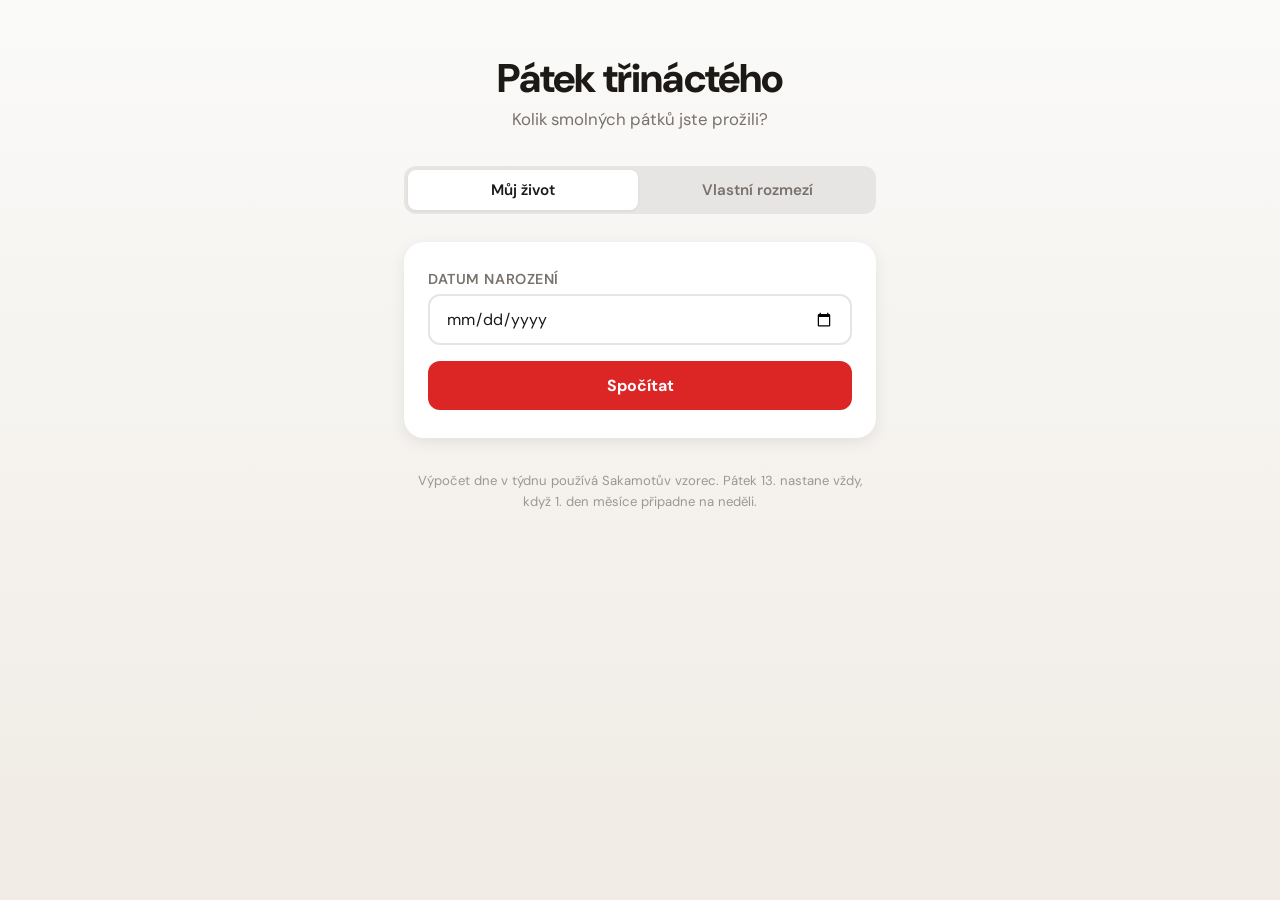
==== index.html @ c1f25fc9 "Add Friday the 13th counter app Elegant single-page app with two modes: birth date counter and custo" ====
<!DOCTYPE html>
<html lang="cs">
<head>
  <meta charset="UTF-8" />
  <meta name="viewport" content="width=device-width, initial-scale=1.0" />
  <title>Pátek třináctého – Kolik jich prožijete?</title>
  <link rel="preconnect" href="https://fonts.googleapis.com" />
  <link rel="preconnect" href="https://fonts.gstatic.com" crossorigin />
  <link href="https://fonts.googleapis.com/css2?family=DM+Sans:ital,opsz,wght@0,9..40,400;0,9..40,500;0,9..40,600;0,9..40,700;0,9..40,800;0,9..40,900;1,9..40,400&display=swap" rel="stylesheet" />
  <link rel="stylesheet" href="style.css" />
</head>
<body>

  <main class="app">

    <!-- Hlavička -->
    <header class="hero">
      <h1>Pátek třináctého</h1>
      <p class="subtitle">Kolik smolných pátků jste prožili?</p>
    </header>

    <!-- Přepínač režimů -->
    <nav class="mode-switch" role="tablist">
      <button class="mode-btn active" data-mode="birth" role="tab" aria-selected="true">Můj život</button>
      <button class="mode-btn" data-mode="range" role="tab" aria-selected="false">Vlastní rozmezí</button>
    </nav>

    <!-- Režim: datum narození -->
    <section class="panel" id="panelBirth">
      <label for="birthDate">Datum narození</label>
      <input type="date" id="birthDate" />
      <button class="btn-primary" id="calcBirth">Spočítat</button>
    </section>

    <!-- Režim: vlastní rozmezí -->
    <section class="panel hidden" id="panelRange">
      <div class="date-row">
        <div class="date-field">
          <label for="fromDate">Od</label>
          <input type="date" id="fromDate" />
        </div>
        <div class="date-field">
          <label for="toDate">Do</label>
          <input type="date" id="toDate" />
        </div>
      </div>
      <button class="btn-primary" id="calcRange">Spočítat</button>
    </section>

    <!-- Chybová hláška -->
    <div class="error-box hidden" id="errorBox"></div>

    <!-- Výsledek -->
    <section class="result-card hidden" id="resultCard">
      <div class="result-number" id="resultNumber">0</div>
      <div class="result-label" id="resultLabel"></div>
      <p class="result-detail" id="resultDetail"></p>

      <details class="date-list-wrapper" id="dateListWrapper">
        <summary>Zobrazit všechna data</summary>
        <ul class="date-list" id="dateList"></ul>
      </details>
    </section>

    <!-- Patička -->
    <footer class="footer">
      <p>Výpočet dne v týdnu používá Sakamotův vzorec. Pátek 13. nastane vždy, když 1. den měsíce připadne na neděli.</p>
    </footer>

  </main>

  <script src="app.js"></script>
</body>
</html>
---- style.css ----
/* === Design systém === */
:root {
  /* Barvy */
  --color-bg: #fafaf9;
  --color-bg-end: #f0ebe4;
  --color-surface: #ffffff;
  --color-text: #1c1917;
  --color-text-muted: #78716c;
  --color-border: #e7e5e4;
  --color-accent: #dc2626;
  --color-accent-soft: #fef2f2;
  --color-accent-hover: #b91c1c;
  --color-link: #1d4ed8;

  /* Typografie */
  --font: 'DM Sans', system-ui, -apple-system, sans-serif;

  /* Rozměry */
  --radius-sm: 8px;
  --radius-md: 12px;
  --radius-lg: 20px;
  --radius-xl: 28px;

  /* Stíny */
  --shadow-sm: 0 1px 3px rgba(0, 0, 0, 0.06);
  --shadow-md: 0 4px 16px rgba(0, 0, 0, 0.08);
  --shadow-lg: 0 12px 40px rgba(0, 0, 0, 0.1);

  /* Animace */
  --ease-out: cubic-bezier(0.16, 1, 0.3, 1);
  --duration-fast: 200ms;
  --duration-normal: 400ms;
}

/* === Reset === */
*, *::before, *::after {
  box-sizing: border-box;
  margin: 0;
}

body {
  font-family: var(--font);
  color: var(--color-text);
  background: linear-gradient(180deg, var(--color-bg) 0%, var(--color-bg-end) 100%);
  min-height: 100vh;
  display: flex;
  justify-content: center;
  -webkit-font-smoothing: antialiased;
}

/* === Layout === */
.app {
  max-width: 520px;
  width: 100%;
  padding: 56px 24px 48px;
}

/* === Hlavička === */
.hero {
  text-align: center;
  margin-bottom: 36px;
}

.hero h1 {
  font-size: clamp(1.8rem, 5vw, 2.5rem);
  font-weight: 800;
  letter-spacing: -0.02em;
  line-height: 1.1;
  margin-bottom: 8px;
}

.subtitle {
  color: var(--color-text-muted);
  font-size: 1.05rem;
  font-weight: 400;
}

/* === Přepínač režimů === */
.mode-switch {
  display: flex;
  gap: 4px;
  background: var(--color-border);
  border-radius: var(--radius-md);
  padding: 4px;
  margin-bottom: 28px;
}

.mode-btn {
  flex: 1;
  padding: 10px 16px;
  border: none;
  border-radius: var(--radius-sm);
  background: transparent;
  color: var(--color-text-muted);
  font-family: var(--font);
  font-size: 0.95rem;
  font-weight: 600;
  cursor: pointer;
  transition: all var(--duration-fast) var(--ease-out);
}

.mode-btn.active {
  background: var(--color-surface);
  color: var(--color-text);
  box-shadow: var(--shadow-sm);
}

.mode-btn:hover:not(.active) {
  color: var(--color-text);
}

/* === Panely === */
.panel {
  background: var(--color-surface);
  border-radius: var(--radius-lg);
  padding: 28px 24px;
  box-shadow: var(--shadow-md);
  margin-bottom: 20px;
  animation: fadeIn var(--duration-normal) var(--ease-out);
}

.hidden {
  display: none !important;
}

/* === Formulářové prvky === */
label {
  display: block;
  font-size: 0.9rem;
  font-weight: 600;
  color: var(--color-text-muted);
  margin-bottom: 6px;
  text-transform: uppercase;
  letter-spacing: 0.04em;
}

input[type="date"] {
  width: 100%;
  padding: 12px 16px;
  border: 2px solid var(--color-border);
  border-radius: var(--radius-md);
  font-family: var(--font);
  font-size: 1rem;
  color: var(--color-text);
  background: var(--color-surface);
  transition: border-color var(--duration-fast), box-shadow var(--duration-fast);
  margin-bottom: 16px;
}

input[type="date"]:focus {
  outline: none;
  border-color: var(--color-accent);
  box-shadow: 0 0 0 3px var(--color-accent-soft);
}

.date-row {
  display: grid;
  grid-template-columns: 1fr 1fr;
  gap: 16px;
}

.date-row input[type="date"] {
  margin-bottom: 16px;
}

/* === Tlačítko === */
.btn-primary {
  width: 100%;
  padding: 14px 24px;
  border: none;
  border-radius: var(--radius-md);
  background: var(--color-accent);
  color: #fff;
  font-family: var(--font);
  font-size: 1rem;
  font-weight: 700;
  cursor: pointer;
  transition: background var(--duration-fast), transform var(--duration-fast);
}

.btn-primary:hover {
  background: var(--color-accent-hover);
  transform: translateY(-1px);
}

.btn-primary:active {
  transform: translateY(0);
}

/* === Chybová hláška === */
.error-box {
  background: var(--color-accent-soft);
  color: var(--color-accent);
  border: 1px solid #fecaca;
  border-radius: var(--radius-md);
  padding: 12px 16px;
  font-size: 0.95rem;
  font-weight: 500;
  margin-bottom: 20px;
  animation: fadeIn var(--duration-fast) var(--ease-out);
}

/* === Výsledková karta === */
.result-card {
  text-align: center;
  padding: 44px 24px 32px;
  background: var(--color-surface);
  border-radius: var(--radius-xl);
  box-shadow: var(--shadow-lg);
  margin-bottom: 20px;
  animation: slideUp var(--duration-normal) var(--ease-out);
}

.result-number {
  font-size: clamp(3.5rem, 10vw, 7rem);
  font-weight: 900;
  color: var(--color-accent);
  line-height: 1;
  letter-spacing: -0.03em;
  margin-bottom: 4px;
}

.result-label {
  font-size: 1.15rem;
  font-weight: 600;
  color: var(--color-text-muted);
  margin-bottom: 4px;
}

.result-detail {
  font-size: 0.9rem;
  color: var(--color-text-muted);
  margin-bottom: 0;
}

/* === Rozbalovací seznam dat === */
.date-list-wrapper {
  margin-top: 28px;
  text-align: left;
  border-top: 1px solid var(--color-border);
  padding-top: 20px;
}

.date-list-wrapper summary {
  cursor: pointer;
  font-weight: 600;
  color: var(--color-link);
  font-size: 0.95rem;
  padding: 4px 0;
  transition: color var(--duration-fast);
}

.date-list-wrapper summary:hover {
  color: var(--color-accent);
}

.date-list {
  columns: 2;
  gap: 16px;
  list-style: none;
  padding: 0;
  margin: 16px 0 0;
}

.date-list li {
  padding: 6px 0;
  color: var(--color-text-muted);
  font-size: 0.9rem;
  font-variant-numeric: tabular-nums;
  border-bottom: 1px solid var(--color-border);
  break-inside: avoid;
}

/* === Patička === */
.footer {
  text-align: center;
  padding-top: 12px;
}

.footer p {
  color: var(--color-text-muted);
  font-size: 0.82rem;
  line-height: 1.6;
  opacity: 0.7;
}

/* === Animace === */
@keyframes slideUp {
  from {
    opacity: 0;
    transform: translateY(24px);
  }
  to {
    opacity: 1;
    transform: translateY(0);
  }
}

@keyframes fadeIn {
  from { opacity: 0; }
  to { opacity: 1; }
}

/* === Responzivní úpravy === */
@media (max-width: 480px) {
  .app {
    padding: 36px 16px 32px;
  }

  .panel {
    padding: 24px 20px;
  }

  .date-row {
    grid-template-columns: 1fr;
    gap: 0;
  }

  .date-list {
    columns: 1;
  }

  .result-card {
    padding: 36px 20px 28px;
  }
}
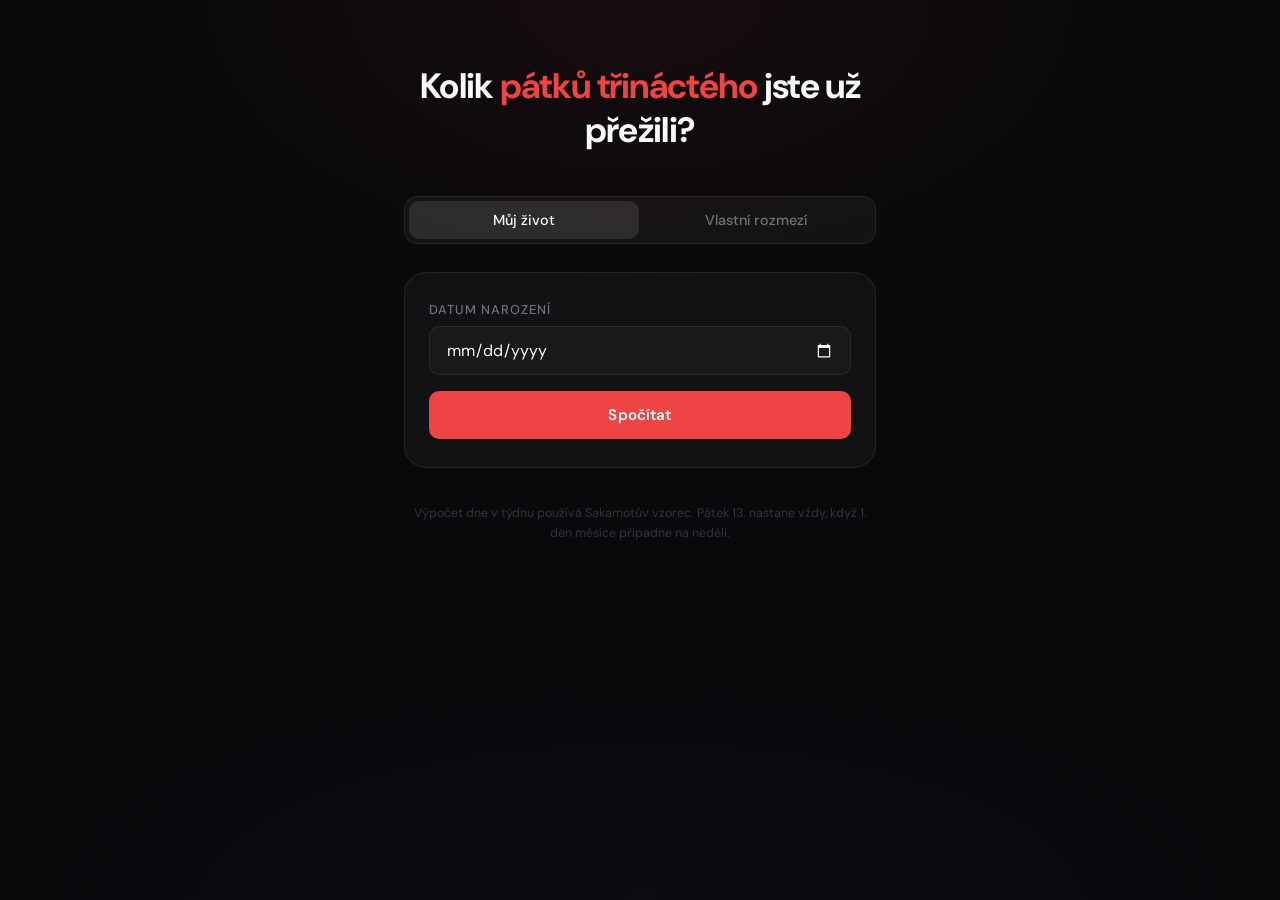
==== commit ef86db4e: "Switch to dark theme, update heading wording Dark elegant design with subtle red glow effects, glass" ====
--- a/index.html
+++ b/index.html
@@ -15,8 +15,7 @@
 
     <!-- Hlavička -->
     <header class="hero">
-      <h1>Pátek třináctého</h1>
-      <p class="subtitle">Kolik smolných pátků jste prožili?</p>
+      <h1>Kolik <em>pátků třináctého</em> jste už přežili?</h1>
     </header>
 
     <!-- Přepínač režimů -->
--- a/style.css
+++ b/style.css
@@ -1,35 +1,36 @@
-/* === Design systém === */
+/* === Design systém – dark téma === */
 :root {
   /* Barvy */
-  --color-bg: #fafaf9;
-  --color-bg-end: #f0ebe4;
-  --color-surface: #ffffff;
-  --color-text: #1c1917;
-  --color-text-muted: #78716c;
-  --color-border: #e7e5e4;
-  --color-accent: #dc2626;
-  --color-accent-soft: #fef2f2;
-  --color-accent-hover: #b91c1c;
-  --color-link: #1d4ed8;
+  --color-bg: #09090b;
+  --color-surface: rgba(255, 255, 255, 0.04);
+  --color-surface-hover: rgba(255, 255, 255, 0.06);
+  --color-text: #fafafa;
+  --color-text-muted: #71717a;
+  --color-border: rgba(255, 255, 255, 0.08);
+  --color-accent: #ef4444;
+  --color-accent-soft: rgba(239, 68, 68, 0.12);
+  --color-accent-hover: #dc2626;
+  --color-accent-glow: rgba(239, 68, 68, 0.25);
+  --color-link: #a1a1aa;
 
   /* Typografie */
   --font: 'DM Sans', system-ui, -apple-system, sans-serif;
 
   /* Rozměry */
-  --radius-sm: 8px;
-  --radius-md: 12px;
-  --radius-lg: 20px;
-  --radius-xl: 28px;
+  --radius-sm: 10px;
+  --radius-md: 14px;
+  --radius-lg: 22px;
+  --radius-xl: 30px;
 
   /* Stíny */
-  --shadow-sm: 0 1px 3px rgba(0, 0, 0, 0.06);
-  --shadow-md: 0 4px 16px rgba(0, 0, 0, 0.08);
-  --shadow-lg: 0 12px 40px rgba(0, 0, 0, 0.1);
+  --shadow-sm: 0 1px 2px rgba(0, 0, 0, 0.3);
+  --shadow-md: 0 4px 20px rgba(0, 0, 0, 0.4);
+  --shadow-lg: 0 16px 48px rgba(0, 0, 0, 0.5);
 
   /* Animace */
   --ease-out: cubic-bezier(0.16, 1, 0.3, 1);
   --duration-fast: 200ms;
-  --duration-normal: 400ms;
+  --duration-normal: 500ms;
 }
 
 /* === Reset === */
@@ -41,45 +42,50 @@
 body {
   font-family: var(--font);
   color: var(--color-text);
-  background: linear-gradient(180deg, var(--color-bg) 0%, var(--color-bg-end) 100%);
+  background: var(--color-bg);
   min-height: 100vh;
   display: flex;
   justify-content: center;
   -webkit-font-smoothing: antialiased;
+  /* Jemný radiální gradient pro hloubku */
+  background-image:
+    radial-gradient(ellipse 60% 50% at 50% 0%, rgba(239, 68, 68, 0.06) 0%, transparent 70%),
+    radial-gradient(ellipse 80% 40% at 50% 100%, rgba(120, 60, 200, 0.04) 0%, transparent 70%);
+  background-attachment: fixed;
 }
 
 /* === Layout === */
 .app {
   max-width: 520px;
   width: 100%;
-  padding: 56px 24px 48px;
+  padding: 64px 24px 48px;
 }
 
 /* === Hlavička === */
 .hero {
   text-align: center;
-  margin-bottom: 36px;
+  margin-bottom: 44px;
 }
 
 .hero h1 {
-  font-size: clamp(1.8rem, 5vw, 2.5rem);
-  font-weight: 800;
+  font-size: clamp(1.6rem, 5vw, 2.2rem);
+  font-weight: 700;
   letter-spacing: -0.02em;
-  line-height: 1.1;
-  margin-bottom: 8px;
-}
-
-.subtitle {
-  color: var(--color-text-muted);
-  font-size: 1.05rem;
-  font-weight: 400;
+  line-height: 1.25;
+  color: var(--color-text);
+}
+
+.hero h1 em {
+  font-style: normal;
+  color: var(--color-accent);
 }
 
 /* === Přepínač režimů === */
 .mode-switch {
   display: flex;
-  gap: 4px;
-  background: var(--color-border);
+  gap: 2px;
+  background: var(--color-surface);
+  border: 1px solid var(--color-border);
   border-radius: var(--radius-md);
   padding: 4px;
   margin-bottom: 28px;
@@ -93,29 +99,30 @@
   background: transparent;
   color: var(--color-text-muted);
   font-family: var(--font);
-  font-size: 0.95rem;
-  font-weight: 600;
+  font-size: 0.9rem;
+  font-weight: 500;
   cursor: pointer;
   transition: all var(--duration-fast) var(--ease-out);
 }
 
 .mode-btn.active {
-  background: var(--color-surface);
-  color: var(--color-text);
-  box-shadow: var(--shadow-sm);
+  background: rgba(255, 255, 255, 0.1);
+  color: var(--color-text);
 }
 
 .mode-btn:hover:not(.active) {
   color: var(--color-text);
+  background: rgba(255, 255, 255, 0.03);
 }
 
 /* === Panely === */
 .panel {
   background: var(--color-surface);
+  border: 1px solid var(--color-border);
   border-radius: var(--radius-lg);
   padding: 28px 24px;
-  box-shadow: var(--shadow-md);
   margin-bottom: 20px;
+  backdrop-filter: blur(12px);
   animation: fadeIn var(--duration-normal) var(--ease-out);
 }
 
@@ -126,31 +133,36 @@
 /* === Formulářové prvky === */
 label {
   display: block;
-  font-size: 0.9rem;
-  font-weight: 600;
-  color: var(--color-text-muted);
-  margin-bottom: 6px;
+  font-size: 0.8rem;
+  font-weight: 500;
+  color: var(--color-text-muted);
+  margin-bottom: 8px;
   text-transform: uppercase;
-  letter-spacing: 0.04em;
+  letter-spacing: 0.08em;
 }
 
 input[type="date"] {
   width: 100%;
   padding: 12px 16px;
-  border: 2px solid var(--color-border);
-  border-radius: var(--radius-md);
+  border: 1px solid var(--color-border);
+  border-radius: var(--radius-sm);
   font-family: var(--font);
   font-size: 1rem;
   color: var(--color-text);
-  background: var(--color-surface);
+  background: rgba(255, 255, 255, 0.03);
   transition: border-color var(--duration-fast), box-shadow var(--duration-fast);
   margin-bottom: 16px;
+  color-scheme: dark;
 }
 
 input[type="date"]:focus {
   outline: none;
   border-color: var(--color-accent);
   box-shadow: 0 0 0 3px var(--color-accent-soft);
+}
+
+input[type="date"]:hover {
+  border-color: rgba(255, 255, 255, 0.15);
 }
 
 .date-row {
@@ -168,33 +180,36 @@
   width: 100%;
   padding: 14px 24px;
   border: none;
-  border-radius: var(--radius-md);
+  border-radius: var(--radius-sm);
   background: var(--color-accent);
   color: #fff;
   font-family: var(--font);
-  font-size: 1rem;
-  font-weight: 700;
+  font-size: 0.95rem;
+  font-weight: 600;
+  letter-spacing: 0.01em;
   cursor: pointer;
-  transition: background var(--duration-fast), transform var(--duration-fast);
+  transition: all var(--duration-fast) var(--ease-out);
 }
 
 .btn-primary:hover {
   background: var(--color-accent-hover);
+  box-shadow: 0 0 24px var(--color-accent-glow);
   transform: translateY(-1px);
 }
 
 .btn-primary:active {
   transform: translateY(0);
+  box-shadow: none;
 }
 
 /* === Chybová hláška === */
 .error-box {
   background: var(--color-accent-soft);
-  color: var(--color-accent);
-  border: 1px solid #fecaca;
-  border-radius: var(--radius-md);
+  color: #fca5a5;
+  border: 1px solid rgba(239, 68, 68, 0.2);
+  border-radius: var(--radius-sm);
   padding: 12px 16px;
-  font-size: 0.95rem;
+  font-size: 0.9rem;
   font-weight: 500;
   margin-bottom: 20px;
   animation: fadeIn var(--duration-fast) var(--ease-out);
@@ -203,55 +218,79 @@
 /* === Výsledková karta === */
 .result-card {
   text-align: center;
-  padding: 44px 24px 32px;
+  padding: 48px 24px 36px;
   background: var(--color-surface);
+  border: 1px solid var(--color-border);
   border-radius: var(--radius-xl);
-  box-shadow: var(--shadow-lg);
   margin-bottom: 20px;
+  backdrop-filter: blur(12px);
   animation: slideUp var(--duration-normal) var(--ease-out);
+  position: relative;
+  overflow: hidden;
+}
+
+/* Jemná červená záře za číslem */
+.result-card::before {
+  content: '';
+  position: absolute;
+  top: 20%;
+  left: 50%;
+  transform: translateX(-50%);
+  width: 200px;
+  height: 200px;
+  background: radial-gradient(circle, var(--color-accent-glow) 0%, transparent 70%);
+  pointer-events: none;
+  opacity: 0.5;
 }
 
 .result-number {
-  font-size: clamp(3.5rem, 10vw, 7rem);
+  font-size: clamp(4rem, 12vw, 8rem);
   font-weight: 900;
   color: var(--color-accent);
   line-height: 1;
-  letter-spacing: -0.03em;
+  letter-spacing: -0.04em;
+  margin-bottom: 8px;
+  position: relative;
+  /* Jemný text-shadow pro glow efekt */
+  text-shadow: 0 0 40px var(--color-accent-glow);
+}
+
+.result-label {
+  font-size: 1.1rem;
+  font-weight: 500;
+  color: var(--color-text-muted);
   margin-bottom: 4px;
-}
-
-.result-label {
-  font-size: 1.15rem;
-  font-weight: 600;
-  color: var(--color-text-muted);
-  margin-bottom: 4px;
+  position: relative;
 }
 
 .result-detail {
-  font-size: 0.9rem;
-  color: var(--color-text-muted);
+  font-size: 0.85rem;
+  color: var(--color-text-muted);
+  opacity: 0.7;
   margin-bottom: 0;
+  position: relative;
 }
 
 /* === Rozbalovací seznam dat === */
 .date-list-wrapper {
-  margin-top: 28px;
+  margin-top: 32px;
   text-align: left;
   border-top: 1px solid var(--color-border);
   padding-top: 20px;
+  position: relative;
 }
 
 .date-list-wrapper summary {
   cursor: pointer;
-  font-weight: 600;
+  font-weight: 500;
   color: var(--color-link);
-  font-size: 0.95rem;
+  font-size: 0.9rem;
   padding: 4px 0;
   transition: color var(--duration-fast);
 }
 
 .date-list-wrapper summary:hover {
-  color: var(--color-accent);
+  color: var(--color-text);
 }
 
 .date-list {
@@ -263,9 +302,9 @@
 }
 
 .date-list li {
-  padding: 6px 0;
-  color: var(--color-text-muted);
-  font-size: 0.9rem;
+  padding: 7px 0;
+  color: var(--color-text-muted);
+  font-size: 0.85rem;
   font-variant-numeric: tabular-nums;
   border-bottom: 1px solid var(--color-border);
   break-inside: avoid;
@@ -274,21 +313,21 @@
 /* === Patička === */
 .footer {
   text-align: center;
-  padding-top: 12px;
+  padding-top: 16px;
 }
 
 .footer p {
   color: var(--color-text-muted);
-  font-size: 0.82rem;
+  font-size: 0.78rem;
   line-height: 1.6;
-  opacity: 0.7;
+  opacity: 0.4;
 }
 
 /* === Animace === */
 @keyframes slideUp {
   from {
     opacity: 0;
-    transform: translateY(24px);
+    transform: translateY(28px);
   }
   to {
     opacity: 1;
@@ -304,7 +343,7 @@
 /* === Responzivní úpravy === */
 @media (max-width: 480px) {
   .app {
-    padding: 36px 16px 32px;
+    padding: 40px 16px 32px;
   }
 
   .panel {
@@ -321,6 +360,6 @@
   }
 
   .result-card {
-    padding: 36px 20px 28px;
-  }
-}
+    padding: 40px 20px 28px;
+  }
+}
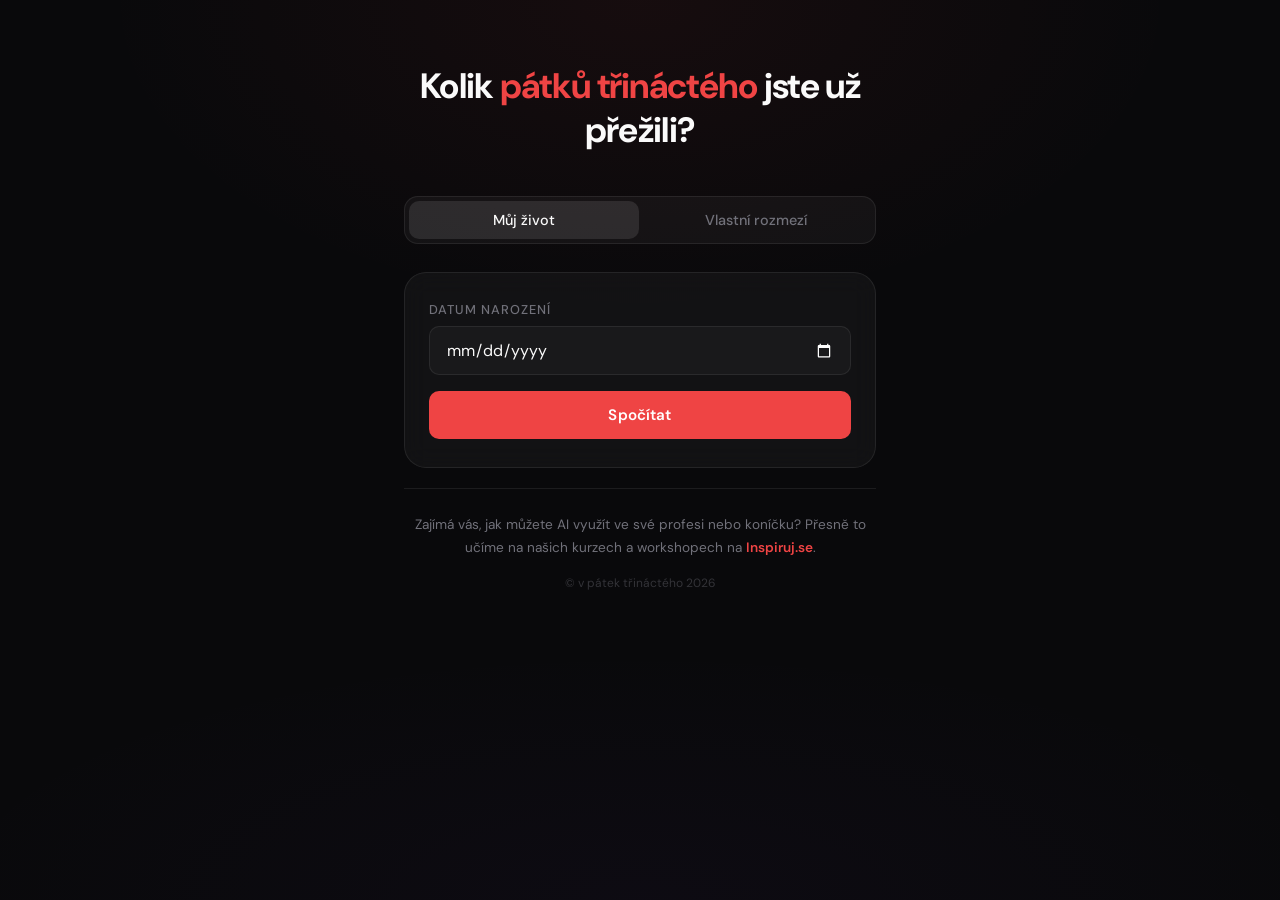
==== commit f96115cb: "Add footer with Inspiruj.se promo and copyright Co-Authored-By: Claude Opus 4.6 <noreply@anthropic.c" ====
--- a/index.html
+++ b/index.html
@@ -63,7 +63,8 @@
 
     <!-- Patička -->
     <footer class="footer">
-      <p>Výpočet dne v týdnu používá Sakamotův vzorec. Pátek 13. nastane vždy, když 1. den měsíce připadne na neděli.</p>
+      <p class="footer-promo">Zajímá vás, jak můžete AI využít ve své profesi nebo koníčku? Přesně to učíme na našich kurzech a workshopech na <a href="https://inspiruj.se" target="_blank" rel="noopener">Inspiruj.se</a>.</p>
+      <p class="footer-copy">&copy; v pátek třináctého 2026</p>
     </footer>
 
   </main>
--- a/style.css
+++ b/style.css
@@ -313,13 +313,33 @@
 /* === Patička === */
 .footer {
   text-align: center;
-  padding-top: 16px;
-}
-
-.footer p {
-  color: var(--color-text-muted);
-  font-size: 0.78rem;
-  line-height: 1.6;
+  padding-top: 24px;
+  margin-top: 8px;
+  border-top: 1px solid var(--color-border);
+}
+
+.footer-promo {
+  color: var(--color-text-muted);
+  font-size: 0.85rem;
+  line-height: 1.7;
+  margin-bottom: 16px;
+}
+
+.footer-promo a {
+  color: var(--color-accent);
+  text-decoration: none;
+  font-weight: 600;
+  transition: opacity var(--duration-fast);
+}
+
+.footer-promo a:hover {
+  text-decoration: underline;
+  opacity: 0.85;
+}
+
+.footer-copy {
+  color: var(--color-text-muted);
+  font-size: 0.75rem;
   opacity: 0.4;
 }
 
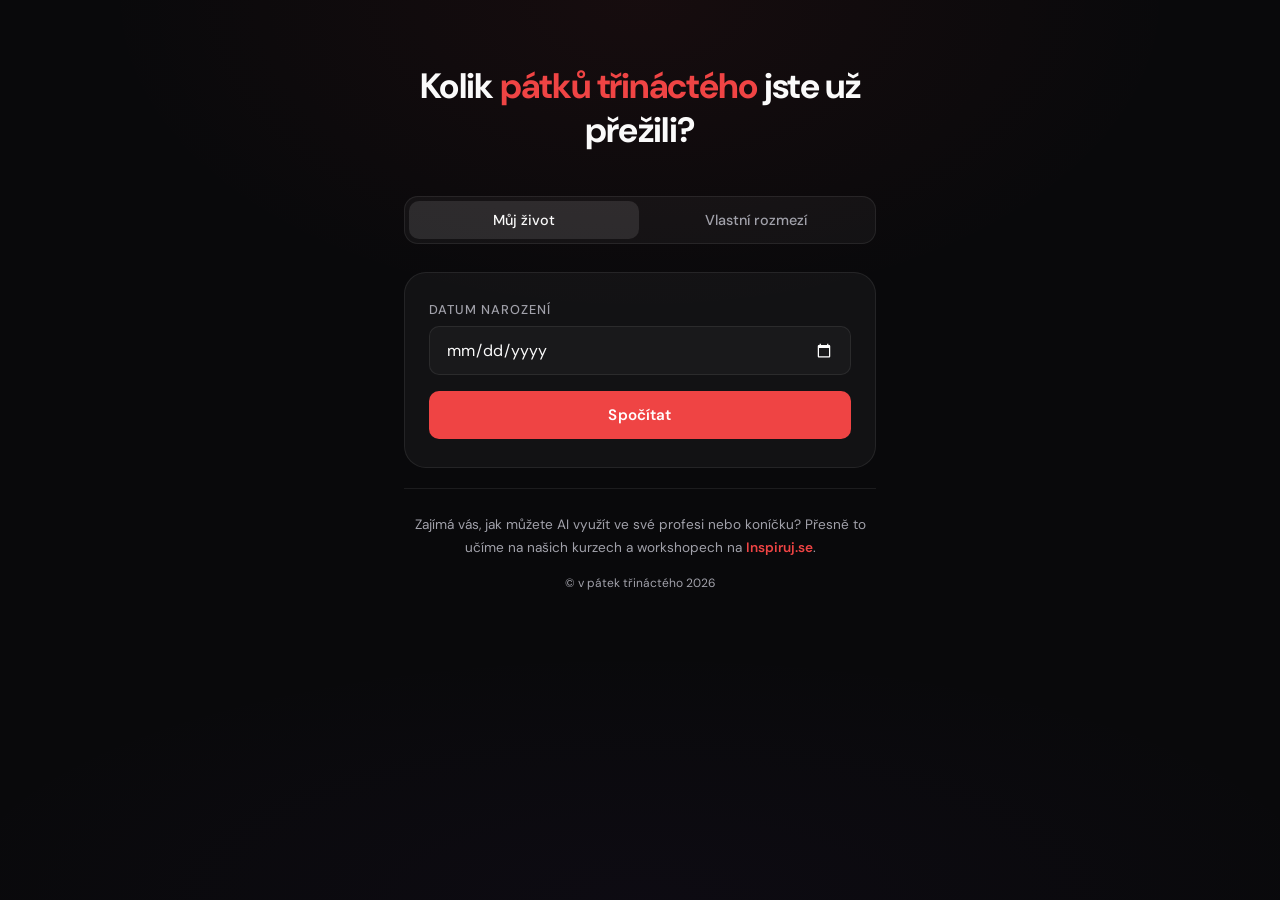
==== commit 1d5f12b2: "Unify both modes on form submit, complete tabs a11y, add meta tags and favicon Co-Authored-By: Claud" ====
--- a/index.html
+++ b/index.html
@@ -3,10 +3,21 @@
 <head>
   <meta charset="UTF-8" />
   <meta name="viewport" content="width=device-width, initial-scale=1.0" />
-  <title>Pátek třináctého – Kolik jich prožijete?</title>
+  <title>Pátek třináctého – kolik jste jich už přežili?</title>
+  <meta name="description" content="Zadejte datum narození a zjistěte, kolik pátků třináctého už máte za sebou. Včetně seznamu všech dat." />
+  <meta name="theme-color" content="#09090b" />
+
+  <!-- Náhled při sdílení na sítích -->
+  <meta property="og:type" content="website" />
+  <meta property="og:locale" content="cs_CZ" />
+  <meta property="og:title" content="Kolik pátků třináctého jste už přežili?" />
+  <meta property="og:description" content="Zadejte datum narození a zjistěte, kolik pátků třináctého už máte za sebou." />
+  <meta name="twitter:card" content="summary" />
+
+  <link rel="icon" href="favicon.svg" type="image/svg+xml" />
   <link rel="preconnect" href="https://fonts.googleapis.com" />
   <link rel="preconnect" href="https://fonts.gstatic.com" crossorigin />
-  <link href="https://fonts.googleapis.com/css2?family=DM+Sans:ital,opsz,wght@0,9..40,400;0,9..40,500;0,9..40,600;0,9..40,700;0,9..40,800;0,9..40,900;1,9..40,400&display=swap" rel="stylesheet" />
+  <link href="https://fonts.googleapis.com/css2?family=DM+Sans:opsz,wght@9..40,400;9..40,500;9..40,600;9..40,700;9..40,900&display=swap" rel="stylesheet" />
   <link rel="stylesheet" href="style.css" />
 </head>
 <body>
@@ -19,35 +30,35 @@
     </header>
 
     <!-- Přepínač režimů -->
-    <nav class="mode-switch" role="tablist">
-      <button class="mode-btn active" data-mode="birth" role="tab" aria-selected="true">Můj život</button>
-      <button class="mode-btn" data-mode="range" role="tab" aria-selected="false">Vlastní rozmezí</button>
-    </nav>
+    <div class="mode-switch" role="tablist" aria-label="Režim výpočtu">
+      <button class="mode-btn active" id="tabBirth" data-mode="birth" type="button" role="tab" aria-selected="true" aria-controls="panelBirth">Můj život</button>
+      <button class="mode-btn" id="tabRange" data-mode="range" type="button" role="tab" aria-selected="false" aria-controls="panelRange" tabindex="-1">Vlastní rozmezí</button>
+    </div>
 
     <!-- Režim: datum narození -->
-    <section class="panel" id="panelBirth">
+    <form class="panel" id="panelBirth" role="tabpanel" aria-labelledby="tabBirth" novalidate>
       <label for="birthDate">Datum narození</label>
       <input type="date" id="birthDate" />
-      <button class="btn-primary" id="calcBirth">Spočítat</button>
-    </section>
+      <button class="btn-primary" type="submit">Spočítat</button>
+    </form>
 
     <!-- Režim: vlastní rozmezí -->
-    <section class="panel hidden" id="panelRange">
+    <form class="panel hidden" id="panelRange" role="tabpanel" aria-labelledby="tabRange" novalidate>
       <div class="date-row">
         <div class="date-field">
           <label for="fromDate">Od</label>
-          <input type="date" id="fromDate" />
+          <input type="date" id="fromDate" max="9999-12-31" />
         </div>
         <div class="date-field">
           <label for="toDate">Do</label>
-          <input type="date" id="toDate" />
+          <input type="date" id="toDate" max="9999-12-31" />
         </div>
       </div>
-      <button class="btn-primary" id="calcRange">Spočítat</button>
-    </section>
+      <button class="btn-primary" type="submit">Spočítat</button>
+    </form>
 
     <!-- Chybová hláška -->
-    <div class="error-box hidden" id="errorBox"></div>
+    <div class="error-box hidden" id="errorBox" role="alert"></div>
 
     <!-- Výsledek -->
     <section class="result-card hidden" id="resultCard">
@@ -69,6 +80,7 @@
 
   </main>
 
+  <script src="friday13.js"></script>
   <script src="app.js"></script>
 </body>
 </html>
--- a/style.css
+++ b/style.css
@@ -3,15 +3,14 @@
   /* Barvy */
   --color-bg: #09090b;
   --color-surface: rgba(255, 255, 255, 0.04);
-  --color-surface-hover: rgba(255, 255, 255, 0.06);
   --color-text: #fafafa;
-  --color-text-muted: #71717a;
+  --color-text-muted: #a1a1aa;
   --color-border: rgba(255, 255, 255, 0.08);
   --color-accent: #ef4444;
   --color-accent-soft: rgba(239, 68, 68, 0.12);
   --color-accent-hover: #dc2626;
   --color-accent-glow: rgba(239, 68, 68, 0.25);
-  --color-link: #a1a1aa;
+  --color-link: #d4d4d8;
 
   /* Typografie */
   --font: 'DM Sans', system-ui, -apple-system, sans-serif;
@@ -21,11 +20,6 @@
   --radius-md: 14px;
   --radius-lg: 22px;
   --radius-xl: 30px;
-
-  /* Stíny */
-  --shadow-sm: 0 1px 2px rgba(0, 0, 0, 0.3);
-  --shadow-md: 0 4px 20px rgba(0, 0, 0, 0.4);
-  --shadow-lg: 0 16px 48px rgba(0, 0, 0, 0.5);
 
   /* Animace */
   --ease-out: cubic-bezier(0.16, 1, 0.3, 1);
@@ -51,7 +45,6 @@
   background-image:
     radial-gradient(ellipse 60% 50% at 50% 0%, rgba(239, 68, 68, 0.06) 0%, transparent 70%),
     radial-gradient(ellipse 80% 40% at 50% 100%, rgba(120, 60, 200, 0.04) 0%, transparent 70%);
-  background-attachment: fixed;
 }
 
 /* === Layout === */
@@ -122,7 +115,6 @@
   border-radius: var(--radius-lg);
   padding: 28px 24px;
   margin-bottom: 20px;
-  backdrop-filter: blur(12px);
   animation: fadeIn var(--duration-normal) var(--ease-out);
 }
 
@@ -142,6 +134,12 @@
 }
 
 input[type="date"] {
+  /* iOS Safari jinak pole roztáhne mimo kartu a prázdné ho smrskne */
+  display: block;
+  -webkit-appearance: none;
+  appearance: none;
+  min-width: 0;
+  min-height: 48px;
   width: 100%;
   padding: 12px 16px;
   border: 1px solid var(--color-border);
@@ -165,14 +163,20 @@
   border-color: rgba(255, 255, 255, 0.15);
 }
 
+/* iOS Safari datum v poli centruje */
+input[type="date"]::-webkit-date-and-time-value {
+  text-align: left;
+}
+
 .date-row {
   display: grid;
   grid-template-columns: 1fr 1fr;
   gap: 16px;
 }
 
-.date-row input[type="date"] {
-  margin-bottom: 16px;
+/* Bez toho buňka gridu neumí být užší než nativní datumové pole */
+.date-field {
+  min-width: 0;
 }
 
 /* === Tlačítko === */
@@ -223,7 +227,6 @@
   border: 1px solid var(--color-border);
   border-radius: var(--radius-xl);
   margin-bottom: 20px;
-  backdrop-filter: blur(12px);
   animation: slideUp var(--duration-normal) var(--ease-out);
   position: relative;
   overflow: hidden;
@@ -266,8 +269,6 @@
 .result-detail {
   font-size: 0.85rem;
   color: var(--color-text-muted);
-  opacity: 0.7;
-  margin-bottom: 0;
   position: relative;
 }
 
@@ -340,7 +341,6 @@
 .footer-copy {
   color: var(--color-text-muted);
   font-size: 0.75rem;
-  opacity: 0.4;
 }
 
 /* === Animace === */
@@ -360,6 +360,14 @@
   to { opacity: 1; }
 }
 
+/* === Omezený pohyb (nastavení systému) === */
+@media (prefers-reduced-motion: reduce) {
+  *, *::before, *::after {
+    animation: none !important;
+    transition: none !important;
+  }
+}
+
 /* === Responzivní úpravy === */
 @media (max-width: 480px) {
   .app {
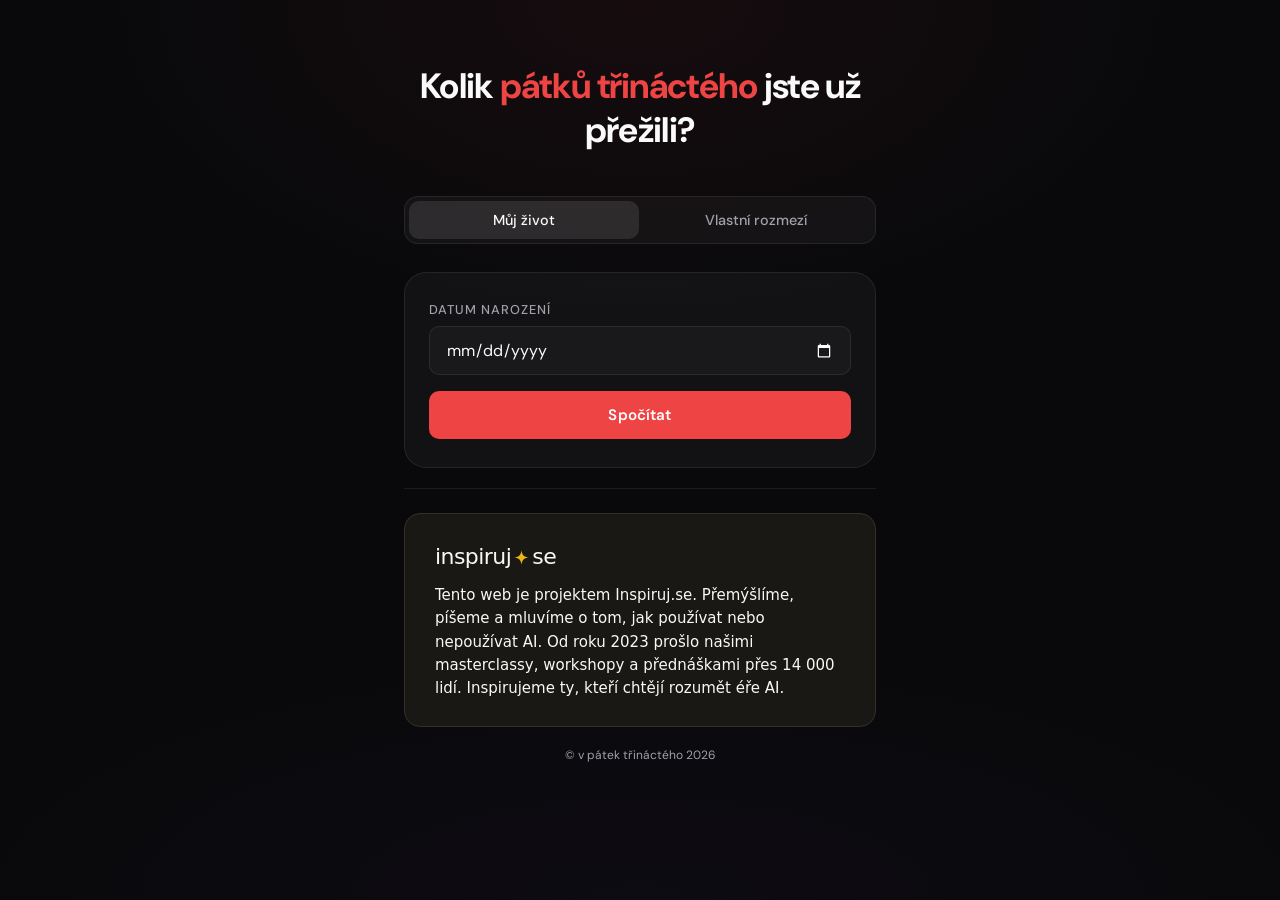
==== commit 70009731: "Add share card button and Inspiruj.se badge Co-Authored-By: Claude Fable 5.2 <noreply@anthropic.com>" ====
--- a/index.html
+++ b/index.html
@@ -12,7 +12,13 @@
   <meta property="og:locale" content="cs_CZ" />
   <meta property="og:title" content="Kolik pátků třináctého jste už přežili?" />
   <meta property="og:description" content="Zadejte datum narození a zjistěte, kolik pátků třináctého už máte za sebou." />
-  <meta name="twitter:card" content="summary" />
+  <meta property="og:url" content="https://patek13.inspiruj.se/" />
+  <meta property="og:image" content="https://patek13.inspiruj.se/og-image.png" />
+  <meta property="og:image:width" content="1200" />
+  <meta property="og:image:height" content="630" />
+  <meta property="og:image:alt" content="Kolik pátků třináctého jste už přežili?" />
+  <meta name="twitter:card" content="summary_large_image" />
+  <link rel="canonical" href="https://patek13.inspiruj.se/" />
 
   <link rel="icon" href="favicon.svg" type="image/svg+xml" />
   <link rel="preconnect" href="https://fonts.googleapis.com" />
@@ -66,6 +72,9 @@
       <div class="result-label" id="resultLabel"></div>
       <p class="result-detail" id="resultDetail"></p>
 
+      <button class="btn-share hidden" id="shareBtn" type="button">Sdílet kartičku</button>
+      <p class="share-status" id="shareStatus" role="status"></p>
+
       <details class="date-list-wrapper" id="dateListWrapper">
         <summary>Zobrazit všechna data</summary>
         <ul class="date-list" id="dateList"></ul>
@@ -74,13 +83,19 @@
 
     <!-- Patička -->
     <footer class="footer">
-      <p class="footer-promo">Zajímá vás, jak můžete AI využít ve své profesi nebo koníčku? Přesně to učíme na našich kurzech a workshopech na <a href="https://inspiruj.se" target="_blank" rel="noopener">Inspiruj.se</a>.</p>
+      <!-- ===== Štítek Inspiruj.se — TMAVÁ varianta (stejný jako v ostatních projektech) ===== -->
+      <a href="https://inspiruj.se" target="_blank" rel="noopener" style="display:block;box-sizing:border-box;max-width:560px;margin:0 auto;padding:26px 30px;background:#1A1815;border:1px solid #33302A;border-radius:16px;text-decoration:none;font-family:'Space Grotesk','Segoe UI',system-ui,-apple-system,sans-serif;color:#FAF8F4;line-height:1.55;text-align:left;">
+        <span style="display:inline-flex;align-items:center;font-weight:500;font-size:22px;letter-spacing:-0.025em;color:#FAF8F4;">inspiruj<svg width="15" height="15" viewBox="0 0 100 100" style="margin:0 3px;flex:none;" aria-hidden="true"><path d="M50 2 C54 34 66 46 98 50 C66 54 54 66 50 98 C46 66 34 54 2 50 C34 46 46 34 50 2 Z" fill="#EBB417"/></svg>se</span>
+        <span style="display:block;margin-top:10px;font-size:15px;color:#FAF8F4;">Tento web je projektem Inspiruj.se. Přemýšlíme, píšeme a mluvíme o&nbsp;tom, jak používat nebo nepoužívat AI. Od roku 2023 prošlo našimi masterclassy, workshopy a&nbsp;přednáškami přes 14&nbsp;000 lidí. Inspirujeme ty, kteří chtějí rozumět éře AI.</span>
+      </a>
+      <!-- ===== konec štítku ===== -->
       <p class="footer-copy">&copy; v pátek třináctého 2026</p>
     </footer>
 
   </main>
 
   <script src="friday13.js"></script>
+  <script src="share.js"></script>
   <script src="app.js"></script>
 </body>
 </html>
--- a/style.css
+++ b/style.css
@@ -272,6 +272,37 @@
   position: relative;
 }
 
+/* === Sdílení === */
+.btn-share {
+  position: relative;
+  margin-top: 24px;
+  padding: 12px 28px;
+  border: 1px solid var(--color-accent);
+  border-radius: var(--radius-sm);
+  background: var(--color-accent-soft);
+  color: var(--color-text);
+  font-family: var(--font);
+  font-size: 0.95rem;
+  font-weight: 600;
+  cursor: pointer;
+  transition: background var(--duration-fast) var(--ease-out);
+}
+
+.btn-share:hover {
+  background: var(--color-accent-glow);
+}
+
+.share-status {
+  position: relative;
+  margin-top: 10px;
+  font-size: 0.85rem;
+  color: var(--color-text-muted);
+}
+
+.share-status:empty {
+  display: none;
+}
+
 /* === Rozbalovací seznam dat === */
 .date-list-wrapper {
   margin-top: 32px;
@@ -319,26 +350,8 @@
   border-top: 1px solid var(--color-border);
 }
 
-.footer-promo {
-  color: var(--color-text-muted);
-  font-size: 0.85rem;
-  line-height: 1.7;
-  margin-bottom: 16px;
-}
-
-.footer-promo a {
-  color: var(--color-accent);
-  text-decoration: none;
-  font-weight: 600;
-  transition: opacity var(--duration-fast);
-}
-
-.footer-promo a:hover {
-  text-decoration: underline;
-  opacity: 0.85;
-}
-
 .footer-copy {
+  margin-top: 20px;
   color: var(--color-text-muted);
   font-size: 0.75rem;
 }
